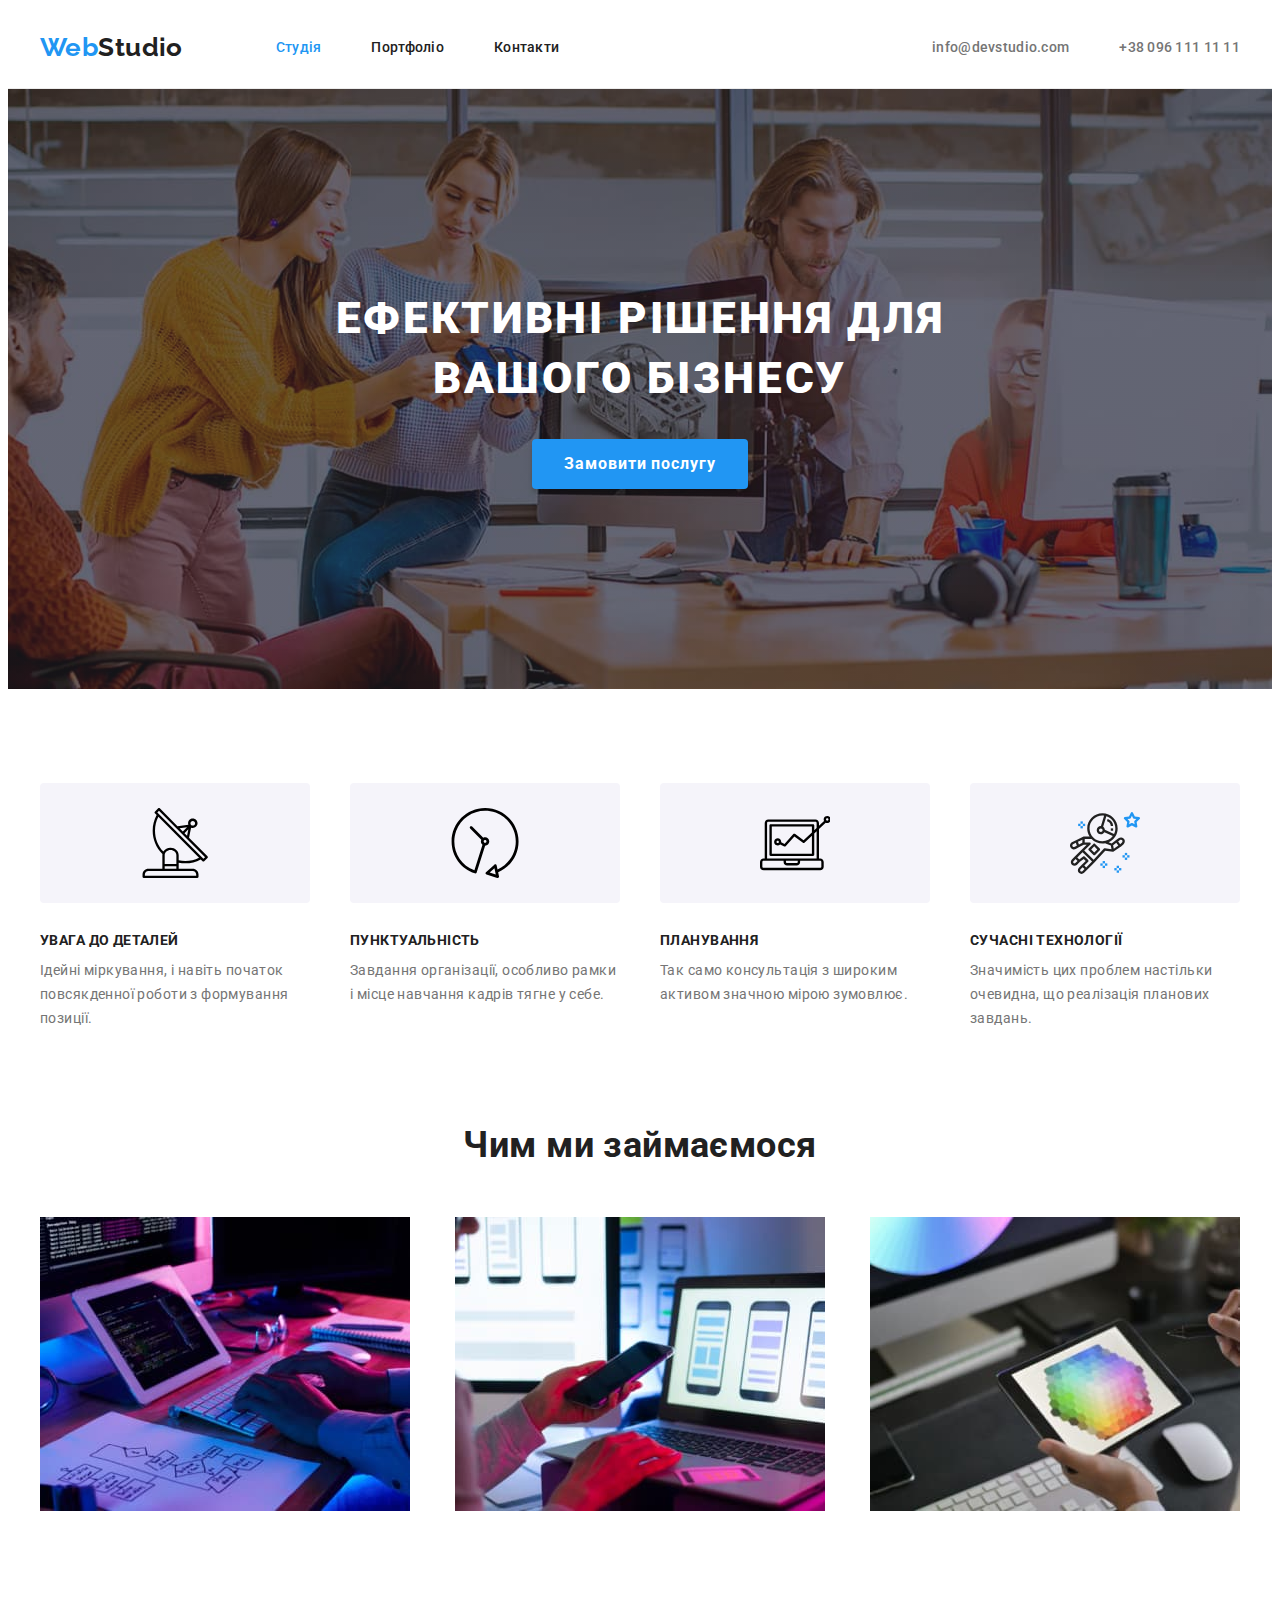
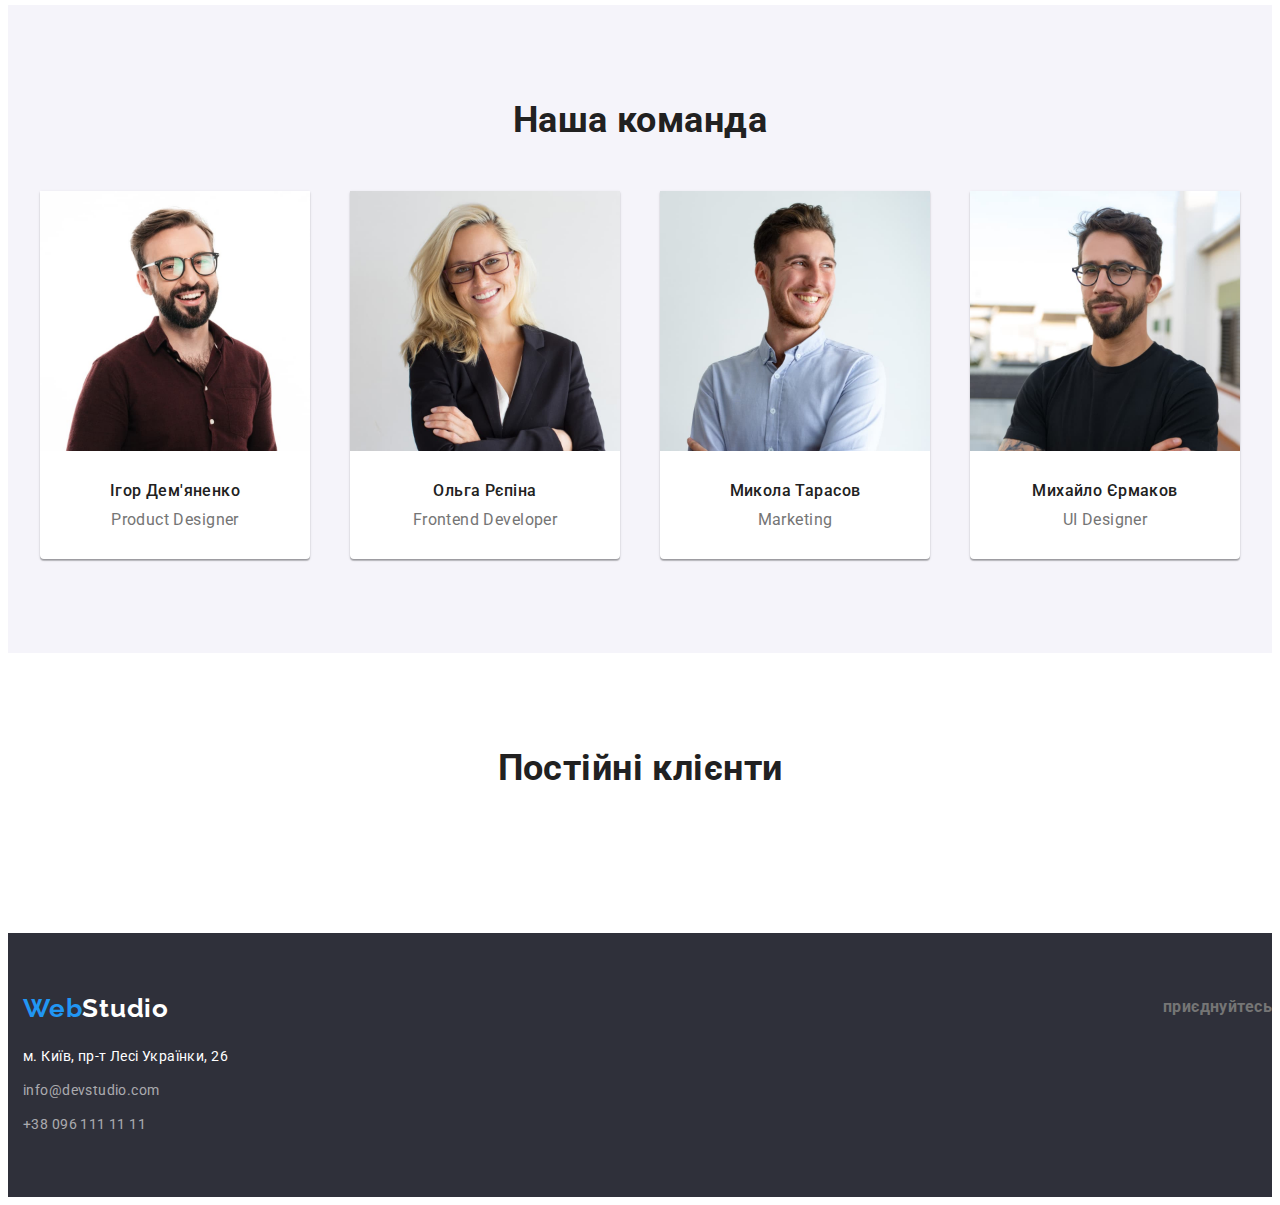
==== index.html @ b8620786 "first" ====
<!DOCTYPE html>
<html lang="uk">
  <head>
    <meta charset="UTF-8" />
    <meta http-equiv="X-UA-Compatible" content="IE=edge" />
    <meta name="viewport" content="width=device-width, initial-scale=1.0" />
    <title>Document</title>
    <!-- Fonts -->
    <link rel="preconnect" href="https://fonts.googleapis.com" />
    <link rel="preconnect" href="https://fonts.gstatic.com" crossorigin />
    <link
      href="https://fonts.googleapis.com/css2?family=Raleway:wght@700&family=Roboto:wght@400;500;700;900&display=swap"
      rel="stylesheet"
    />
    <!-- modern-normalize -->
    <link
      rel="stylesheet"
      href="https://cdnjs.cloudflare.com/ajax/libs/modern-normalize/1.1.0/modern-normalize.min.css"
      integrity="sha512-wpPYUAdjBVSE4KJnH1VR1HeZfpl1ub8YT/NKx4PuQ5NmX2tKuGu6U/JRp5y+Y8XG2tV+wKQpNHVUX03MfMFn9Q=="
      crossorigin="anonymous"
      referrerpolicy="no-referrer"
    />
    <!-- Styles -->
    <link rel="stylesheet" href="./css/styles.css" />
  </head>
  <body>
    <!-- Шапка -->
    <header class="header">
      <div class="conteiner flex">
        <!-- Навігація -->
        <nav class="flex">
          <a class="logo" href="./index.html">
            <span class="logo-span">Web</span>Studio
          </a>
          <ul class="site-nav list">
            <li class="item"><a class="link current" href="">Студія</a></li>
            <li class="item"><a class="link" href="./portfolio.html">Портфоліо</a></li>
            <li class="item"><a class="link" href="">Контакти</a></li>
          </ul>
        </nav>
        <!-- Посилання -->
        <ul class="address-link list">
          <li class="item">            
            <a class="link" href="mailto:info@devstudio.com"
              >info@devstudio.com
            </a>
          </li>
          <li class="item">
            <a class="link" href="tel:+380961111111">+38 096 111 11 11</a>
          </li>
        </ul>
      </div>
    </header>
    <!-- Головна -->
    <main>
      <!-- Герой -->
      <section class="hero">
        <div class="conteiner">
          <h1 class="hero-title">Ефективні рішення для вашого бізнесу</h1>
          <button type="button" class="button primary">Замовити послугу</button>
        </div>
      </section>
      <!-- Перелік переваг -->
      <section class="benefits section">
        <div class="conteiner">
          <ul class="list flex">
            <li>
              <div class="box">
                <svg class="icon">
                  <use href="./symbol-defs.svg#icon-antena"></use>
                </svg>
              </div>
              <h3 class="benefits-title">УВАГА ДО ДЕТАЛЕЙ</h3>
              <p>
                Ідейні міркування, і навіть початок повсякденної роботи з
                формування позиції.
              </p>
            </li>
            <li>
              <div class="box"><svg class="icon">
                <use href="./symbol-defs.svg#icon-watch"></use>
              </svg></div>
              <h3 class="benefits-title">ПУНКТУАЛЬНІСТЬ</h3>
              <p>
                Завдання організації, особливо рамки і місце навчання кадрів
                тягне у себе.
              </p>
            </li>
            <li>
              <div class="box"><svg class="icon">
                <use href="./symbol-defs.svg#icon-comp"></use>
              </svg></div>
              <h3 class="benefits-title">ПЛАНУВАННЯ</h3>
              <p>
                Так само консультація з широким активом значною мірою зумовлює.
              </p>
            </li>
            <li>
              <div class="box"><svg class="icon">
                <use href="./symbol-defs.svg#icon-astronaut"></use>
              </svg></div>
              <h3 class="benefits-title">СУЧАСНІ ТЕХНОЛОГІЇ</h3>
              <p>
                Значимість цих проблем настільки очевидна, що реалізація
                планових завдань.
              </p>
            </li>
          </ul>
        </div>
      </section>
      <!-- Чим ми займаємося -->
      <section class="work section">
        <div class="conteiner">
          <h2 class="work-title">Чим ми займаємося</h2>
          <ul class="list flex">
            <li>
              <img
                src="./images/desctop.jpg"
                alt="фото планшету та блок-схеми алгоритму на столы"
                width="370"
              />
            </li>
            <li>
              <img
                src="./images/mobile.jpg"
                alt="фото чоловіка з телефоном, який працює з ноутбуком"
                width="370"
              />
            </li>
            <li>
              <img
                src="./images/design.jpg"
                alt="фото планшета з мапою кольорів на екрані"
                width="370"
              />
            </li>
          </ul>
        </div>
      </section>
      <!-- Команда -->
      <section class="team section">
        <div class="conteiner">
          <h2 class="team-title">Наша команда</h2>
          <ul class="teamer list">
            <li >
              <img
                src="./images/igor.jpg"
                alt="фото Ігора Дем'яненко"
                width="270"
              />
              <h3 class="teamer-title">Ігор Дем'яненко</h3>
              <p>Product Designer</p>
            </li>
            <li>
              <img
                src="./images/olga.jpg"
                alt="фото Ольгі Рєпіної"
                width="270"
              />
              <h3 class="teamer-title">Ольга Рєпіна</h3>
              <p>Frontend Developer</p>
            </li>
            <li>
              <img
                src="./images/mycola.jpg"
                alt="фото Миколи Тарасова"
                width="270"
              />
              <h3 class="teamer-title">Микола Тарасов</h3>
              <p>Marketing</p>
            </li>
            <li>
              <img
                src="./images/myhaylo.jpg"
                alt="фото Михайла Єрмакова"
                width="270"
              />
              <h3 class="teamer-title">Михайло Єрмаков</h3>
              <p>UI Designer</p>
            </li>
          </ul>
        </div>
      </section>
      <!-- Постійні клієнти -->
      <section class="regular-clients section">
        <div class="conteiner">
          <h2 class="regular-clients-title">Постійні клієнти</h2>
          <ul class="clients list">
            <li>

            </li>
            <li></li>
            <li></li>
            <li></li>
            <li></li>
            <li></li>
          </ul>

        </div>

      </section>     
    </main>
    <!-- Підвал -->
    <footer class="footer">
      <div class="conteiner">
        
        <a class="logo-footer" href="./index.html">
          <span class="logo-span">Web</span>Studio
        </a>
        <address class="address">
          <ul class="list">
            <li>м. Київ, пр-т Лесі Українки, 26</li>
            <li>
              <a class="address-footer" href="mailto:info@devstudio.com"
                >info@devstudio.com</a
              >
            </li>
            <li>
              <a class="address-footer" href="tel:+380961111111"
                >+38 096 111 11 11</a
              >
            </li>
          </ul>
        </address>
      </div class="conteiner">
      <h3>приєднуйтесь</h3>
      <div>

      </div>
    </footer>
  </body>
</html>
---- css/styles.css ----
:root {
  --text-color: #757575;
  --title-color: #212121;
  --accent-color: #2196f3;
  --primary-white-color: #ffffff;
  --background-black-color: #2f303a;
  --background-hero-color: #c4c4c4;
  --background-button-color: #f5f4fa;
  --activ-color: aqua;
  --address-footer-color: rgba(255, 255, 255, 0.6);
}

body {
  color: var(--text-color);
  background-color: var(--primary-white-color);

  font-family: Roboto, sans-serif;
  font-size: 14px;
  line-height: 1.71;
  letter-spacing: 0.03em;
}

/* reset */

h1,
h2,
h3,
h4,
h5,
h6,
p {
  margin: 0;
}

ul {
  margin: 0;
  padding: 0;
}

img {
  display: block;
  max-width: 100%;
  height: auto;
}

/* Сброс маркерів списків */
.list {
  list-style: none;
}

.conteiner {
  margin-left: auto;
  margin-right: auto;
  width: 1200px;
  padding: 0 15px;
  /* outline: 2px solid red; */
}

.section {
  padding: 94px 0;
  /* background-color: aqua; */
}
/* Header */

.header {
  border-bottom: 1px solid #ececec;

  /* background-color: aquamarine; */
}

.conteiner.flex {
  display: flex;
}

.flex {
  display: flex;
  align-items: center;
}

/* Logo */
.logo {
  color: var(--title-color);

  font-family: Raleway, cursive;
  font-weight: 700;
  font-size: 26px;
  line-height: 1.2;
  text-decoration: none;
}

.logo:hover,
.logo:focus {
  color: var(--accent-color);
}

.logo-span {
  color: var(--accent-color);
}

/* Site nav */
.site-nav {
  display: flex;
  margin-left: 93px;

  font-weight: 500;
  font-size: 14px;
  line-height: 1.14;
  letter-spacing: 0.02em;
}

.site-nav .item:not(:last-child) {
  margin-right: 50px;
}

.site-nav .link {
  display: block;
  padding-top: 32px;
  padding-bottom: 32px;

  color: var(--title-color);
  text-decoration: none;
}

.site-nav .link.current {
  color: var(--accent-color);
}

.site-nav .link:hover,
.site-nav .link:focus {
  color: var(--accent-color);
}

/* Address link */
.address-link {
  display: flex;
  margin-left: auto;

  font-weight: 500;
  font-size: 14px;
  line-height: 1.14;
  letter-spacing: 0.02em;
}

.address-link .item:not(:last-child) {
  margin-right: 50px;
}

.address-link .link {
  display: block;
  padding-top: 32px;
  padding-bottom: 32px;

  color: var(--text-color);
  text-decoration: none;
}

.address-link .link:hover,
.address-link .link:focus {
  color: var(--accent-color);
}

/* Hero */
.hero {
  background-color: var(--background-hero-color);
  background-image: linear-gradient(
      rgba(47, 48, 58, 0.4),
      rgba(47, 48, 58, 0.4)
    ),
    url(../images/Hero.jpg);
  background-repeat: no-repeat;
  background-position: center;
  background-size: cover;

  max-width: 1600px;
  margin: 0 auto;
  padding-top: 200px;
  padding-bottom: 200px;

  text-align: center;
}

.hero-title {
  color: var(--primary-white-color);

  font-weight: 900;
  font-size: 44px;
  line-height: 1.36;
  text-align: center;
  letter-spacing: 0.06em;
  text-transform: uppercase;

  margin-bottom: 30px;
  margin-left: auto;
  margin-right: auto;
  width: 696px;
}

/* Button */
.button {
  color: var(--title-color);
  background: var(--primary-white-color);
  cursor: pointer;
  border: 0;
  border-radius: 4px;
}

.hero .button {
  font-family: inherit;
  font-weight: 700;
  font-size: 16px;
  line-height: 1.88;
  letter-spacing: 0.06em;

  padding: 10px 32px;

  box-shadow: 0px 4px 4px rgba(0, 0, 0, 0.15);
}

.portfolio .button {
  font-family: inherit;
  font-weight: 500;
  font-size: 16px;
  line-height: 1.63;

  text-align: center;
  letter-spacing: 0.03em;

  padding: 6px 22px;

  /* text-align: center; */
}

.button.primary {
  color: var(--primary-white-color);
  background: var(--accent-color);
  cursor: pointer;
}

.button.primary:hover,
.button.primary:focus {
  color: var(--title-color);
  background: var(--background-button-color);
}

.button.primary:active {
  background-color: var(--activ-color);
}

.button.secondary {
  color: var(--title-color);
  background: var(--background-button-color);
  cursor: pointer;
}

.button.secondary:hover,
.button.secondary:focus {
  color: var(--primary-white-color);
  background: var(--accent-color);

  box-shadow: 0px 3px 1px rgba(0, 0, 0, 0.1), 0px 1px 2px rgba(0, 0, 0, 0.08),
    0px 2px 2px rgba(0, 0, 0, 0.12);
}

.button.secondary:active {
  background-color: var(--activ-color);
  color: var(--title-color);
}

/* Benefits*/
.benefits-title {
  color: var(--title-color);
  font-size: 14px;
  line-height: 1.14;
  text-transform: uppercase;

  margin-bottom: 10px;
  width: 270px;
}

.benefits.section {
  padding-bottom: 0;
}

.box {
display: flex;
align-items: center;
justify-content: center;

  width: 270px;
  height: 120px;
  margin-bottom: 30px; 

  background: var(--background-button-color);
  border-radius: 4px;
}

.box .icon {
  width: 70px;
  height: 70px;
  background-position: center;
  
  }

.list.flex {
  display: flex;
  align-items: flex-start;
  justify-content: space-between;
}

.benefits p {
  max-width: 270px;
}

/* Work and Our team */
.work-title,
.team-title,
.regular-clients-title {
  color: var(--title-color);

  font-size: 36px;
  line-height: 1.17;
  text-align: center;

  margin-bottom: 50px;
}

/* Our team */
.team {
  background-color: var(--background-button-color);
}

.teamer.list {
  display: flex;
  justify-content: space-between;
}

/* Team card */

.teamer li {
  width: 270px;

  background: var(--primary-white-color);
  /* material shadow v1 */

  box-shadow: 0px 1px 3px rgba(0, 0, 0, 0.12), 0px 1px 1px rgba(0, 0, 0, 0.14),
    0px 2px 1px rgba(0, 0, 0, 0.2);
  border-radius: 0px 0px 4px 4px;

  padding-bottom: 30px;
}

.teamer img {
  margin-bottom: 30px;
}

.team p {
  font-size: 16px;
  line-height: 1.19;
  text-align: center;

  /* margin-bottom: 30px; */
}

.team-title {
  color: var(--title-color);
}

.teamer .teamer-title {
  color: var(--title-color);
  font-weight: 500;
  font-size: 16px;
  line-height: 1.19;
  text-align: center;

  margin-bottom: 10px;
}

/* Footer */
.footer {
  background-color: var(--background-black-color);
  padding: 60px 0;
}

/* Footer logo */
.footer {
  display: flex;
}

.logo-footer {
  color: var(--primary-white-color);

  font-family: Raleway, cursive;
  font-weight: 700;
  font-size: 26px;
  line-height: 1.2;
  letter-spacing: 0.03em;
  text-decoration: none;
}

.logo-footer:hover,
.logo-footer:focus {
  color: var(--accent-color);
}

.logo-span {
  color: var(--accent-color);
}

/* Footer address */
.address {
  color: var(--primary-white-color);
  font-style: normal;
  margin-top: 20px;
}

.address-footer {
  color: var(--address-footer-color);
  text-decoration: none;
}

.address li:not(:last-child) {
  margin-bottom: 10px;
}

.address-footer:hover,
.address-footer:focus {
  color: var(--accent-color);
}

/* Portfolio-choice */

.portfolio-choice {
  margin-bottom: 50px;
}

.portfolio-choice.list {
  display: flex;
  justify-content: center;
}

.portfolio-choice .item:not(:last-child) {
  margin-right: 8px;
}

.portfolio-choice .choise {
  color: var(--title-color);
}

.portfolio-choice .choise:hover,
.portfolio-choice .choise:focus {
  color: var(--accent-color);
}

/* Portfolio-list */
.portfolio-list .portfolio-work {
  color: var(--title-color);
  font-size: 18px;
  line-height: 2;
  letter-spacing: 0.06em;

  margin-bottom: 4px;
}

.portfolio-list.list {
  display: flex;
  flex-wrap: wrap;
}

.portfolio-list p {
  font-size: 16px;
  line-height: 1.88;
  /* margin-left: 24px;
  margin-right: 24px; */
}

.portfolio-list h3 {
  /* margin-left: 24px;
  margin-right: 24px; */
}
/* Portfolio card */

.portfolio-list li {
  width: 370px;

  background: var(--primary-white-color);

  margin-right: 30px;
  margin-bottom: 30px;
}

.border {
  border-left: 1px solid #eeeeee;
  border-right: 1px solid #eeeeee;
  border-bottom: 1px solid #eeeeee;
  padding-top: 20px;
  padding-bottom: 20px;
  padding-left: 24px;
  padding-right: 24px;
}

.portfolio-list .item:nth-child(3n) {
  margin-right: 0;
}

.portfolio-list .item:nth-last-child(-n + 3) {
  margin-bottom: 0;
}

.portfolio-list .item:hover {
  box-shadow: 0px 1px 1px rgba(0, 0, 0, 0.12), 0px 4px 4px rgba(0, 0, 0, 0.06), 1px 4px 6px rgba(0, 0, 0, 0.16);
}
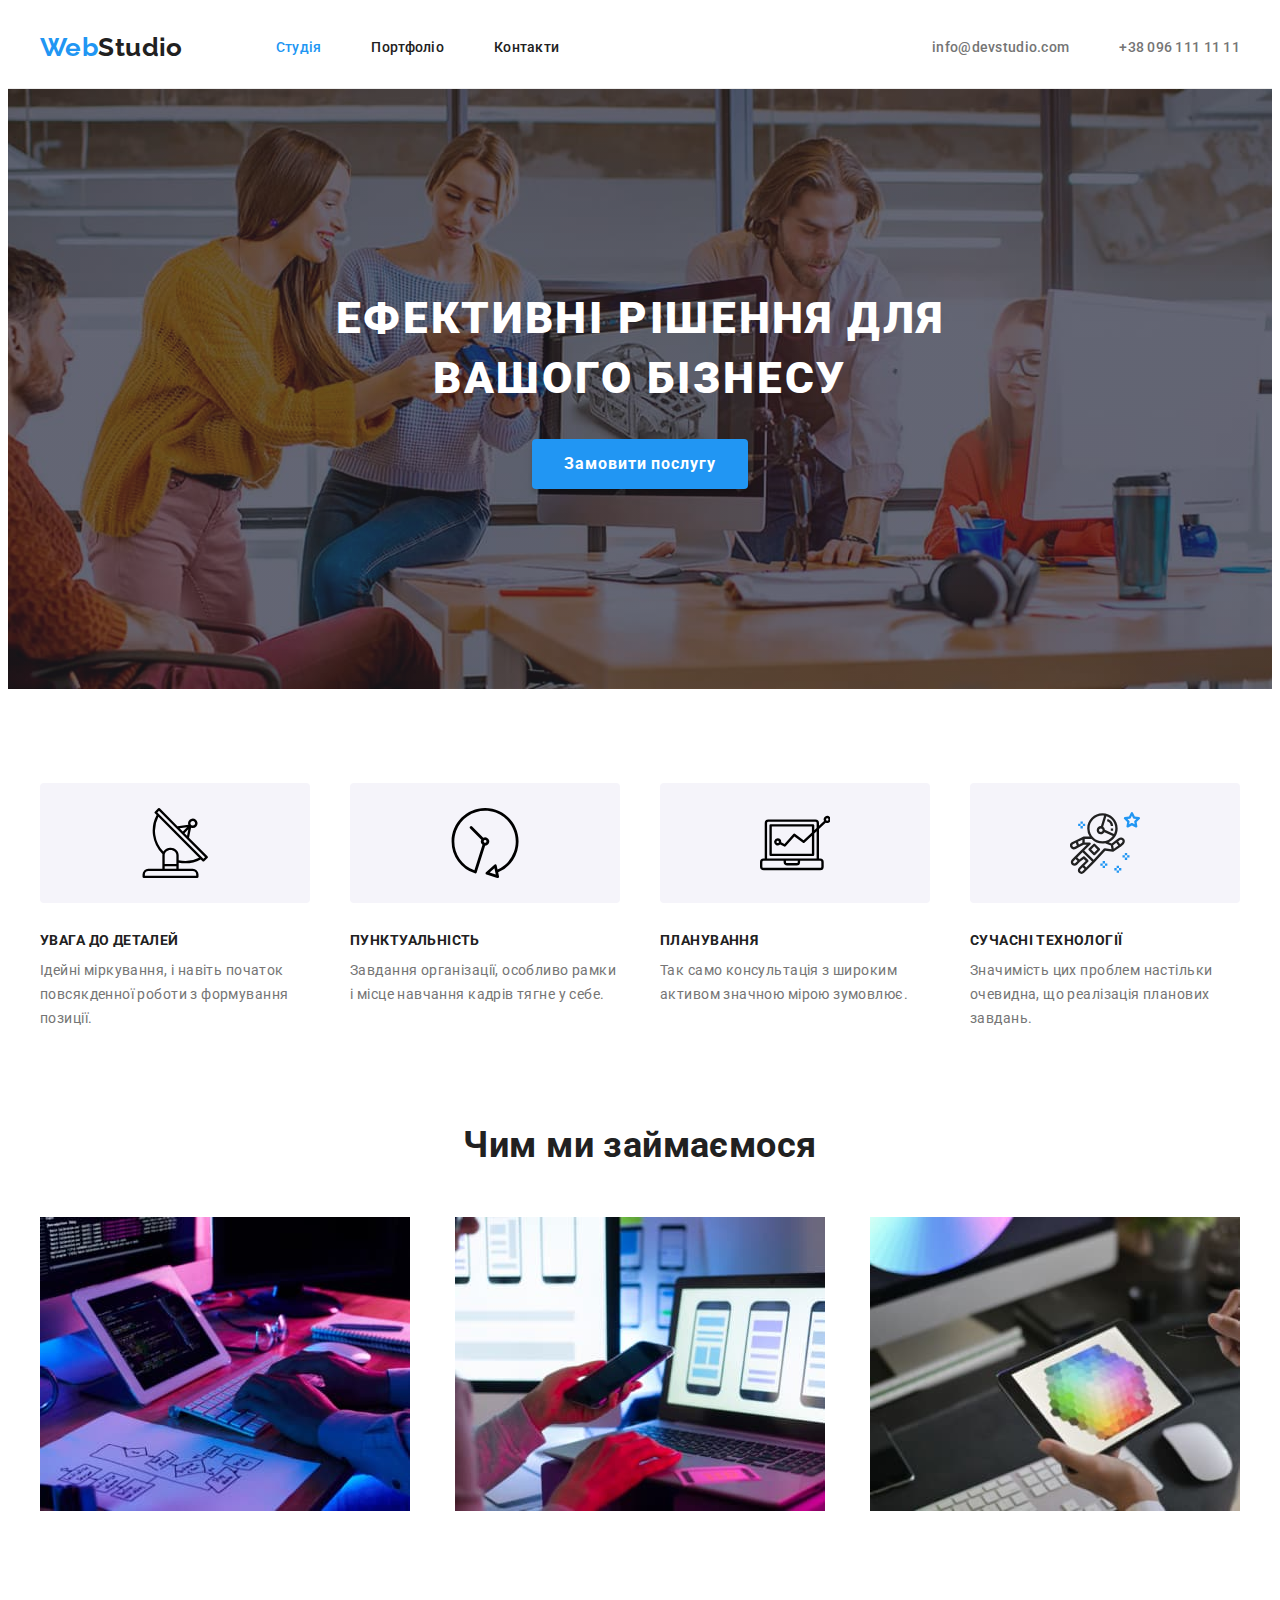
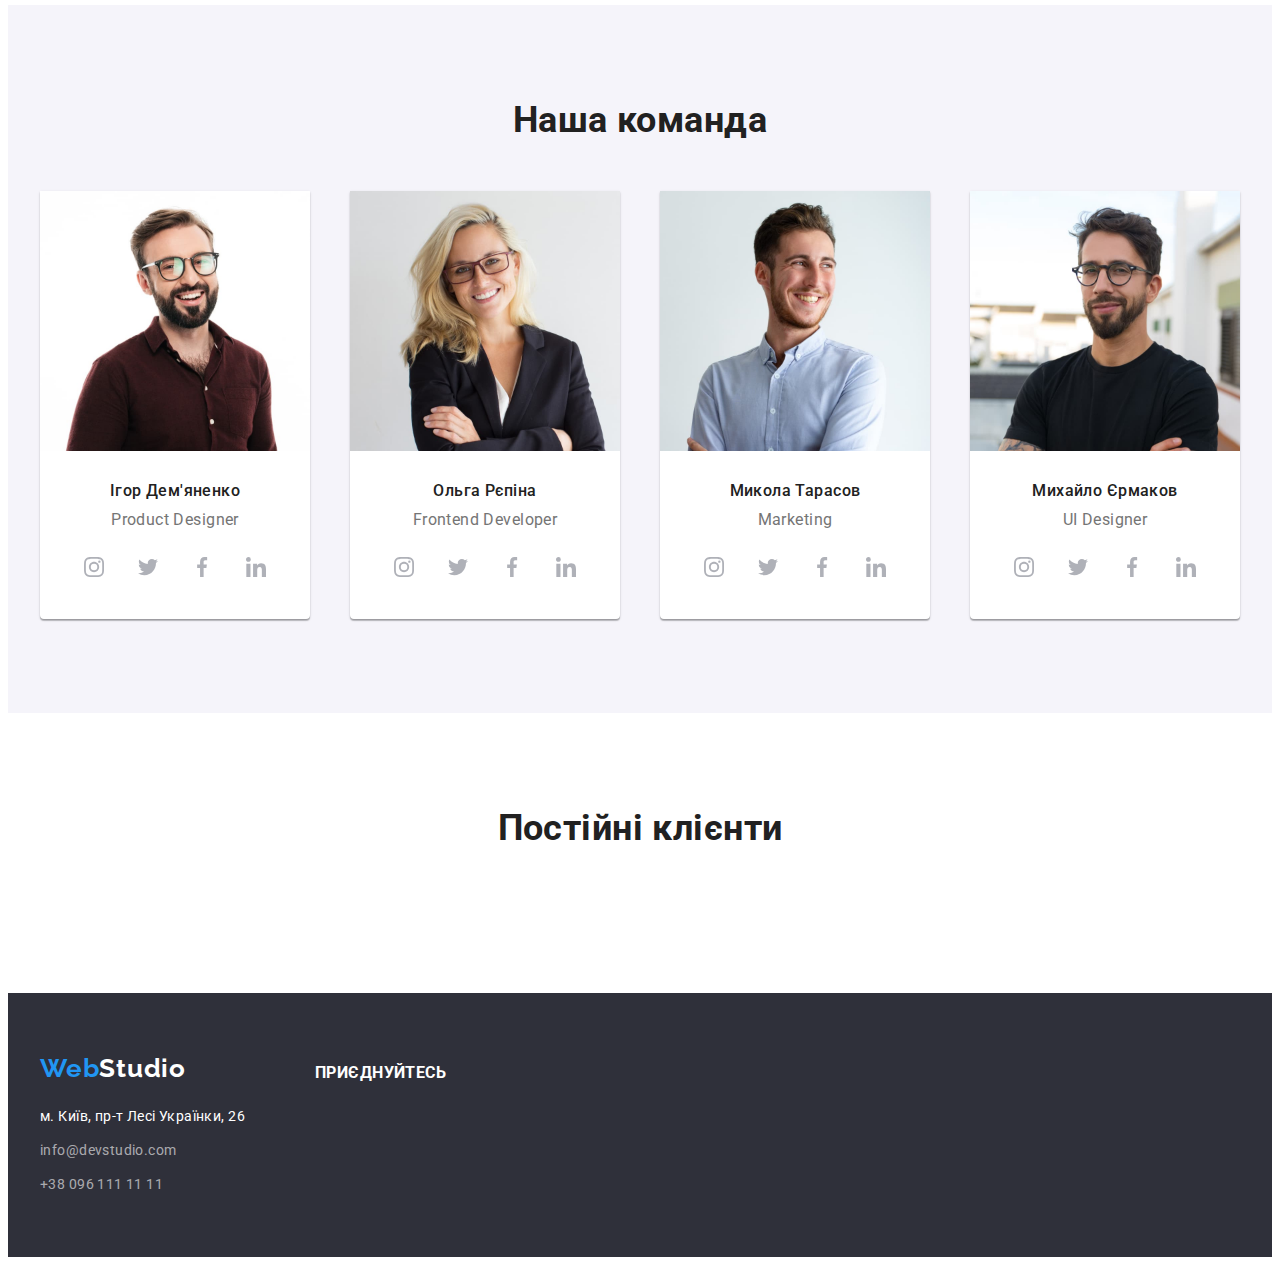
==== commit 3326a3b0: "socials" ====
--- a/index.html
+++ b/index.html
@@ -34,13 +34,15 @@
           </a>
           <ul class="site-nav list">
             <li class="item"><a class="link current" href="">Студія</a></li>
-            <li class="item"><a class="link" href="./portfolio.html">Портфоліо</a></li>
+            <li class="item">
+              <a class="link" href="./portfolio.html">Портфоліо</a>
+            </li>
             <li class="item"><a class="link" href="">Контакти</a></li>
           </ul>
         </nav>
         <!-- Посилання -->
         <ul class="address-link list">
-          <li class="item">            
+          <li class="item">
             <a class="link" href="mailto:info@devstudio.com"
               >info@devstudio.com
             </a>
@@ -77,9 +79,11 @@
               </p>
             </li>
             <li>
-              <div class="box"><svg class="icon">
-                <use href="./symbol-defs.svg#icon-watch"></use>
-              </svg></div>
+              <div class="box">
+                <svg class="icon">
+                  <use href="./symbol-defs.svg#icon-watch"></use>
+                </svg>
+              </div>
               <h3 class="benefits-title">ПУНКТУАЛЬНІСТЬ</h3>
               <p>
                 Завдання організації, особливо рамки і місце навчання кадрів
@@ -87,18 +91,22 @@
               </p>
             </li>
             <li>
-              <div class="box"><svg class="icon">
-                <use href="./symbol-defs.svg#icon-comp"></use>
-              </svg></div>
+              <div class="box">
+                <svg class="icon">
+                  <use href="./symbol-defs.svg#icon-comp"></use>
+                </svg>
+              </div>
               <h3 class="benefits-title">ПЛАНУВАННЯ</h3>
               <p>
                 Так само консультація з широким активом значною мірою зумовлює.
               </p>
             </li>
             <li>
-              <div class="box"><svg class="icon">
-                <use href="./symbol-defs.svg#icon-astronaut"></use>
-              </svg></div>
+              <div class="box">
+                <svg class="icon">
+                  <use href="./symbol-defs.svg#icon-astronaut"></use>
+                </svg>
+              </div>
               <h3 class="benefits-title">СУЧАСНІ ТЕХНОЛОГІЇ</h3>
               <p>
                 Значимість цих проблем настільки очевидна, що реалізація
@@ -142,7 +150,7 @@
         <div class="conteiner">
           <h2 class="team-title">Наша команда</h2>
           <ul class="teamer list">
-            <li >
+            <li class="teamer-item">
               <img
                 src="./images/igor.jpg"
                 alt="фото Ігора Дем'яненко"
@@ -150,8 +158,62 @@
               />
               <h3 class="teamer-title">Ігор Дем'яненко</h3>
               <p>Product Designer</p>
-            </li>
-            <li>
+              <ul class="socials list">
+                <li class="socials-item">
+                  <a
+                    class="social-link"
+                    href="instagram.com"
+                    target="_blank"
+                    rel="noopener noreferrer"
+                    aria-label="Іконка Instagram"
+                  >
+                    <svg class="socials-icon" width="20" height="20">
+                      <use href="./symbol-defs.svg#icon-instagram"></use>
+                    </svg>
+                  </a>
+                </li>
+                <li class="socials-item">
+                  <a
+                    class="social-link link"
+                    href="twitter.com"
+                    target="_blank"
+                    rel="noopener noreferrer"
+                    aria-label="Іконка Twitter"
+                  >
+                    <svg class="socials-icon" width="20" height="20">
+                      <use href="./symbol-defs.svg#icon-twitter"></use>
+                    </svg>
+                  </a>
+                </li>
+                <li class="socials-item">
+                  <a
+                    class="social-link link"
+                    href="facebook.com"
+                    target="_blank"
+                    rel="noopener noreferrer"
+                    aria-label="Іконка Facebook"
+                  >
+                    <svg class="socials-icon" width="20" height="20">
+                      <use href="./symbol-defs.svg#icon-facebook"></use>
+                    </svg>
+                  </a>
+                </li>
+                <li class="socials-item">
+                  <a
+                    class="social-link link"
+                    href="linkedin.com"
+                    target="_blank"
+                    rel="noopener noreferrer"
+                    aria-label="Іконка Linkedin"
+                  >
+                    <svg class="socials-icon" width="20" height="20">
+                      <use href="./symbol-defs.svg#icon-linkedin"></use>
+                    </svg>
+                  </a>
+                </li>
+              </ul>
+            </li>
+            <li class="teamer-item">
               <img
                 src="./images/olga.jpg"
                 alt="фото Ольгі Рєпіної"
@@ -159,8 +221,62 @@
               />
               <h3 class="teamer-title">Ольга Рєпіна</h3>
               <p>Frontend Developer</p>
-            </li>
-            <li>
+              <ul class="socials list">
+                <li class="socials-item">
+                  <a
+                    class="social-link"
+                    href="instagram.com"
+                    target="_blank"
+                    rel="noopener noreferrer"
+                    aria-label="Іконка Instagram"
+                  >
+                    <svg class="socials-icon" width="20" height="20">
+                      <use href="./symbol-defs.svg#icon-instagram"></use>
+                    </svg>
+                  </a>
+                </li>
+                <li class="socials-item">
+                  <a
+                    class="social-link link"
+                    href="twitter.com"
+                    target="_blank"
+                    rel="noopener noreferrer"
+                    aria-label="Іконка Twitter"
+                  >
+                    <svg class="socials-icon" width="20" height="20">
+                      <use href="./symbol-defs.svg#icon-twitter"></use>
+                    </svg>
+                  </a>
+                </li>
+                <li class="socials-item">
+                  <a
+                    class="social-link link"
+                    href="facebook.com"
+                    target="_blank"
+                    rel="noopener noreferrer"
+                    aria-label="Іконка Facebook"
+                  >
+                    <svg class="socials-icon" width="20" height="20">
+                      <use href="./symbol-defs.svg#icon-facebook"></use>
+                    </svg>
+                  </a>
+                </li>
+                <li class="socials-item">
+                  <a
+                    class="social-link link"
+                    href="linkedin.com"
+                    target="_blank"
+                    rel="noopener noreferrer"
+                    aria-label="Іконка Linkedin"
+                  >
+                    <svg class="socials-icon" width="20" height="20">
+                      <use href="./symbol-defs.svg#icon-linkedin"></use>
+                    </svg>
+                  </a>
+                </li>
+              </ul>
+            </li>
+            <li class="teamer-item">
               <img
                 src="./images/mycola.jpg"
                 alt="фото Миколи Тарасова"
@@ -168,8 +284,62 @@
               />
               <h3 class="teamer-title">Микола Тарасов</h3>
               <p>Marketing</p>
-            </li>
-            <li>
+              <ul class="socials list">
+                <li class="socials-item">
+                  <a
+                    class="social-link"
+                    href="instagram.com"
+                    target="_blank"
+                    rel="noopener noreferrer"
+                    aria-label="Іконка Instagram"
+                  >
+                    <svg class="socials-icon" width="20" height="20">
+                      <use href="./symbol-defs.svg#icon-instagram"></use>
+                    </svg>
+                  </a>
+                </li>
+                <li class="socials-item">
+                  <a
+                    class="social-link link"
+                    href="twitter.com"
+                    target="_blank"
+                    rel="noopener noreferrer"
+                    aria-label="Іконка Twitter"
+                  >
+                    <svg class="socials-icon" width="20" height="20">
+                      <use href="./symbol-defs.svg#icon-twitter"></use>
+                    </svg>
+                  </a>
+                </li>
+                <li class="socials-item">
+                  <a
+                    class="social-link link"
+                    href="facebook.com"
+                    target="_blank"
+                    rel="noopener noreferrer"
+                    aria-label="Іконка Facebook"
+                  >
+                    <svg class="socials-icon" width="20" height="20">
+                      <use href="./symbol-defs.svg#icon-facebook"></use>
+                    </svg>
+                  </a>
+                </li>
+                <li class="socials-item">
+                  <a
+                    class="social-link link"
+                    href="linkedin.com"
+                    target="_blank"
+                    rel="noopener noreferrer"
+                    aria-label="Іконка Linkedin"
+                  >
+                    <svg class="socials-icon" width="20" height="20">
+                      <use href="./symbol-defs.svg#icon-linkedin"></use>
+                    </svg>
+                  </a>
+                </li>
+              </ul>
+            </li>
+            <li class="teamer-item">
               <img
                 src="./images/myhaylo.jpg"
                 alt="фото Михайла Єрмакова"
@@ -177,6 +347,60 @@
               />
               <h3 class="teamer-title">Михайло Єрмаков</h3>
               <p>UI Designer</p>
+              <ul class="socials list">
+                <li class="socials-item">
+                  <a
+                    class="social-link"
+                    href="instagram.com"
+                    target="_blank"
+                    rel="noopener noreferrer"
+                    aria-label="Іконка Instagram"
+                  >
+                    <svg class="socials-icon" width="20" height="20">
+                      <use href="./symbol-defs.svg#icon-instagram"></use>
+                    </svg>
+                  </a>
+                </li>
+                <li class="socials-item">
+                  <a
+                    class="social-link link"
+                    href="twitter.com"
+                    target="_blank"
+                    rel="noopener noreferrer"
+                    aria-label="Іконка Twitter"
+                  >
+                    <svg class="socials-icon" width="20" height="20">
+                      <use href="./symbol-defs.svg#icon-twitter"></use>
+                    </svg>
+                  </a>
+                </li>
+                <li class="socials-item">
+                  <a
+                    class="social-link link"
+                    href="facebook.com"
+                    target="_blank"
+                    rel="noopener noreferrer"
+                    aria-label="Іконка Facebook"
+                  >
+                    <svg class="socials-icon" width="20" height="20">
+                      <use href="./symbol-defs.svg#icon-facebook"></use>
+                    </svg>
+                  </a>
+                </li>
+                <li class="socials-item">
+                  <a
+                    class="social-link link"
+                    href="linkedin.com"
+                    target="_blank"
+                    rel="noopener noreferrer"
+                    aria-label="Іконка Linkedin"
+                  >
+                    <svg class="socials-icon" width="20" height="20">
+                      <use href="./symbol-defs.svg#icon-linkedin"></use>
+                    </svg>
+                  </a>
+                </li>
+              </ul>
             </li>
           </ul>
         </div>
@@ -186,46 +410,42 @@
         <div class="conteiner">
           <h2 class="regular-clients-title">Постійні клієнти</h2>
           <ul class="clients list">
-            <li>
-
-            </li>
+            <li></li>
             <li></li>
             <li></li>
             <li></li>
             <li></li>
             <li></li>
           </ul>
-
-        </div>
-
-      </section>     
+        </div>
+      </section>
     </main>
     <!-- Підвал -->
     <footer class="footer">
-      <div class="conteiner">
-        
-        <a class="logo-footer" href="./index.html">
-          <span class="logo-span">Web</span>Studio
-        </a>
-        <address class="address">
-          <ul class="list">
-            <li>м. Київ, пр-т Лесі Українки, 26</li>
-            <li>
-              <a class="address-footer" href="mailto:info@devstudio.com"
-                >info@devstudio.com</a
-              >
-            </li>
-            <li>
-              <a class="address-footer" href="tel:+380961111111"
-                >+38 096 111 11 11</a
-              >
-            </li>
-          </ul>
-        </address>
-      </div class="conteiner">
-      <h3>приєднуйтесь</h3>
-      <div>
-
+      <div class="conteiner flex-footer">
+        <div class="footer-adress">
+          <a class="logo-footer" href="./index.html">
+            <span class="logo-span">Web</span>Studio
+          </a>
+          <address class="address">
+            <ul class="list">
+              <li>м. Київ, пр-т Лесі Українки, 26</li>
+              <li>
+                <a class="address-footer" href="mailto:info@devstudio.com"
+                  >info@devstudio.com</a
+                >
+              </li>
+              <li>
+                <a class="address-footer" href="tel:+380961111111"
+                  >+38 096 111 11 11</a
+                >
+              </li>
+            </ul>
+          </address>
+        </div>
+        <div class="footer-social">
+          <h3>приєднуйтесь</h3>
+        </div>
       </div>
     </footer>
   </body>
--- a/css/styles.css
+++ b/css/styles.css
@@ -336,7 +336,7 @@
 
 /* Team card */
 
-.teamer li {
+.teamer .teamer-item {
   width: 270px;
 
   background: var(--primary-white-color);
@@ -358,6 +358,8 @@
   line-height: 1.19;
   text-align: center;
 
+  margin-bottom: 16px;
+
   /* margin-bottom: 30px; */
 }
 
@@ -374,6 +376,40 @@
 
   margin-bottom: 10px;
 }
+
+/* Socials */
+
+.socials {
+  display: flex;
+  justify-content: center;
+  align-items: center;
+  gap: 10px;
+}
+
+.social-link {
+  display: flex;
+  justify-content: center;
+  align-items: center;
+  width: 44px;
+  height: 44px;
+  border-radius: 50%;
+
+  color: #AFB1B8;
+}
+
+.social-link:hover,
+.social-link:focus {
+  background-color: var(--accent-color);
+  color: var(--primary-white-color);
+}
+
+.socials-icon {
+  fill: currentColor;
+}
+
+/* .social-link:hover .socials-icon,
+.social-link:focus .socials-icon {
+  fill: #FFFFFF; */
 
 /* Footer */
 .footer {
@@ -411,6 +447,7 @@
   color: var(--primary-white-color);
   font-style: normal;
   margin-top: 20px;
+  
 }
 
 .address-footer {
@@ -425,6 +462,33 @@
 .address-footer:hover,
 .address-footer:focus {
   color: var(--accent-color);
+}
+
+
+/* new */
+.footer-address {
+  width: 231px; 
+  
+}
+
+.footer-social {
+  width: 206px;
+  margin-left: 70px;
+  margin-top: 12px;
+
+  
+font-weight: 700;
+font-size: 14px;
+line-height: 16px;
+letter-spacing: 0.03em;
+text-transform: uppercase;
+
+color: #FFFFFF;
+}
+
+.conteiner.flex-footer {
+  display: flex;
+  align-items: flex-start;
 }
 
 /* Portfolio-choice */
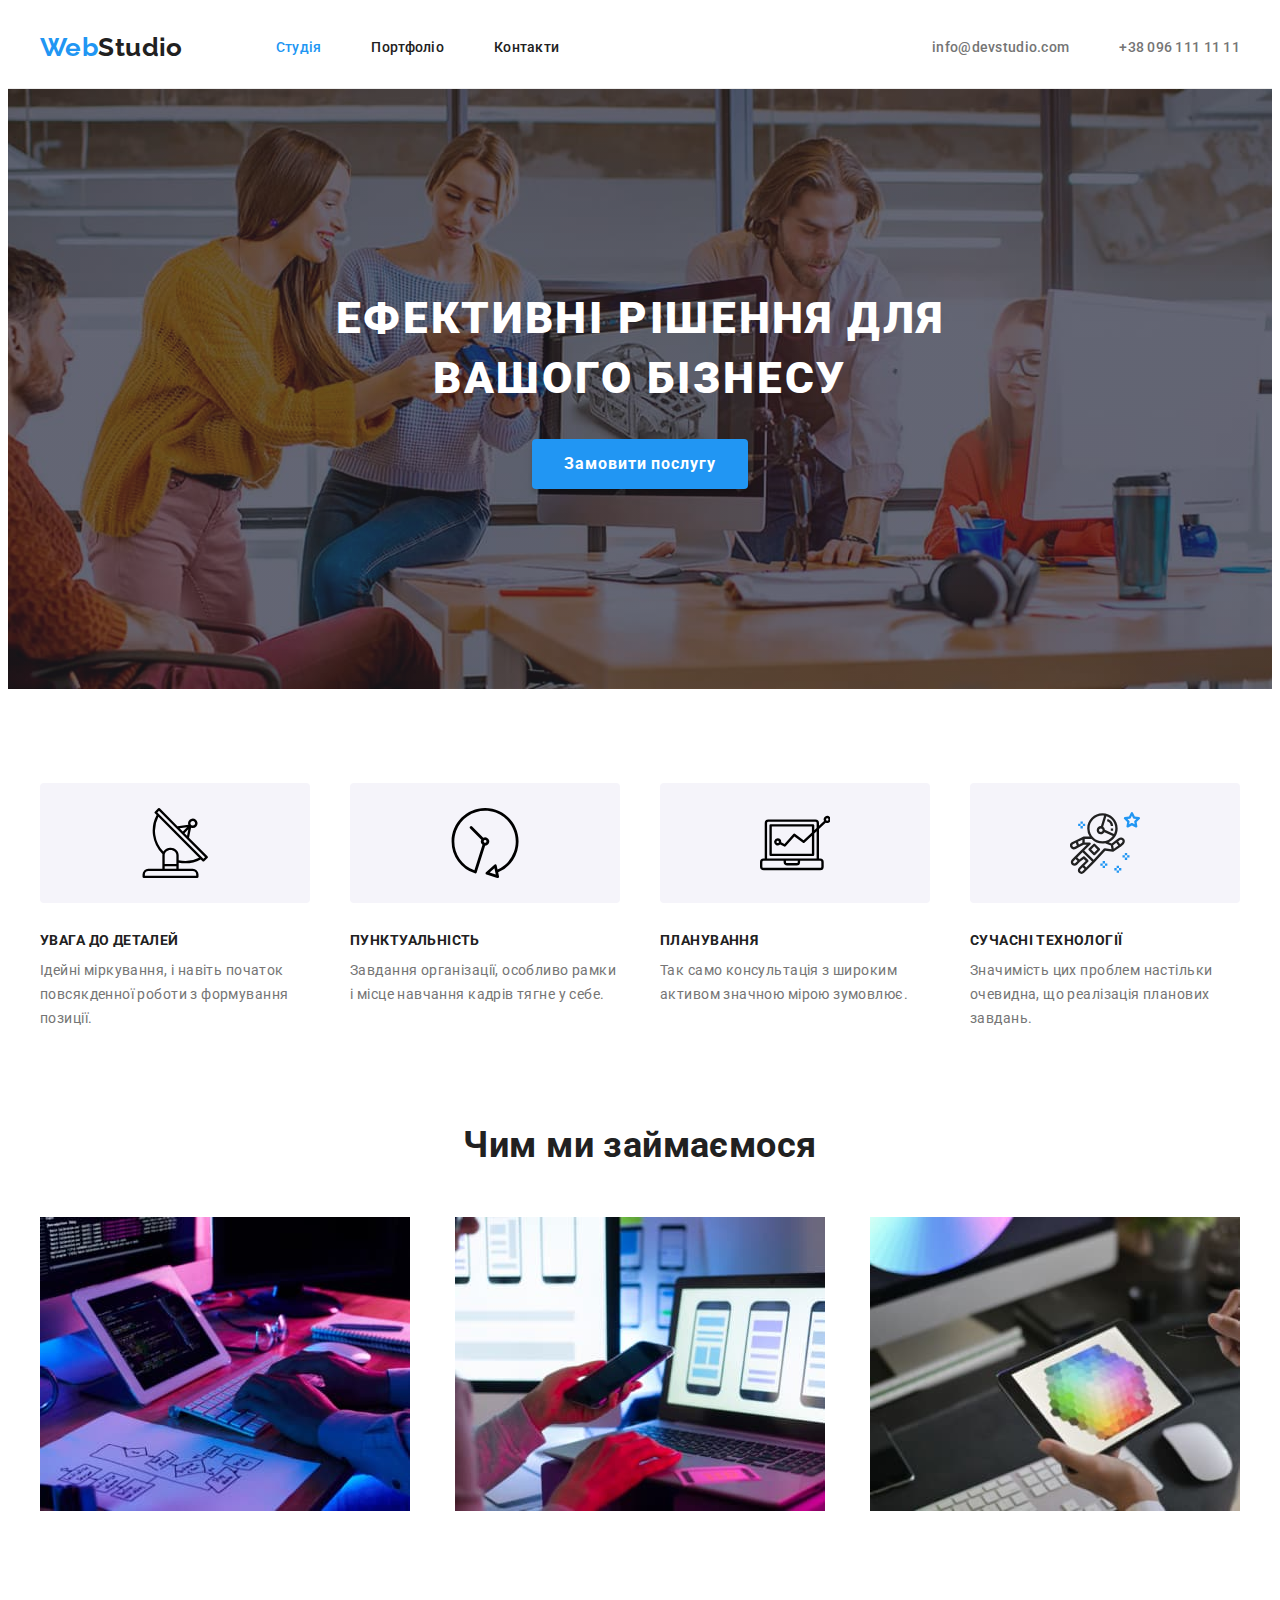
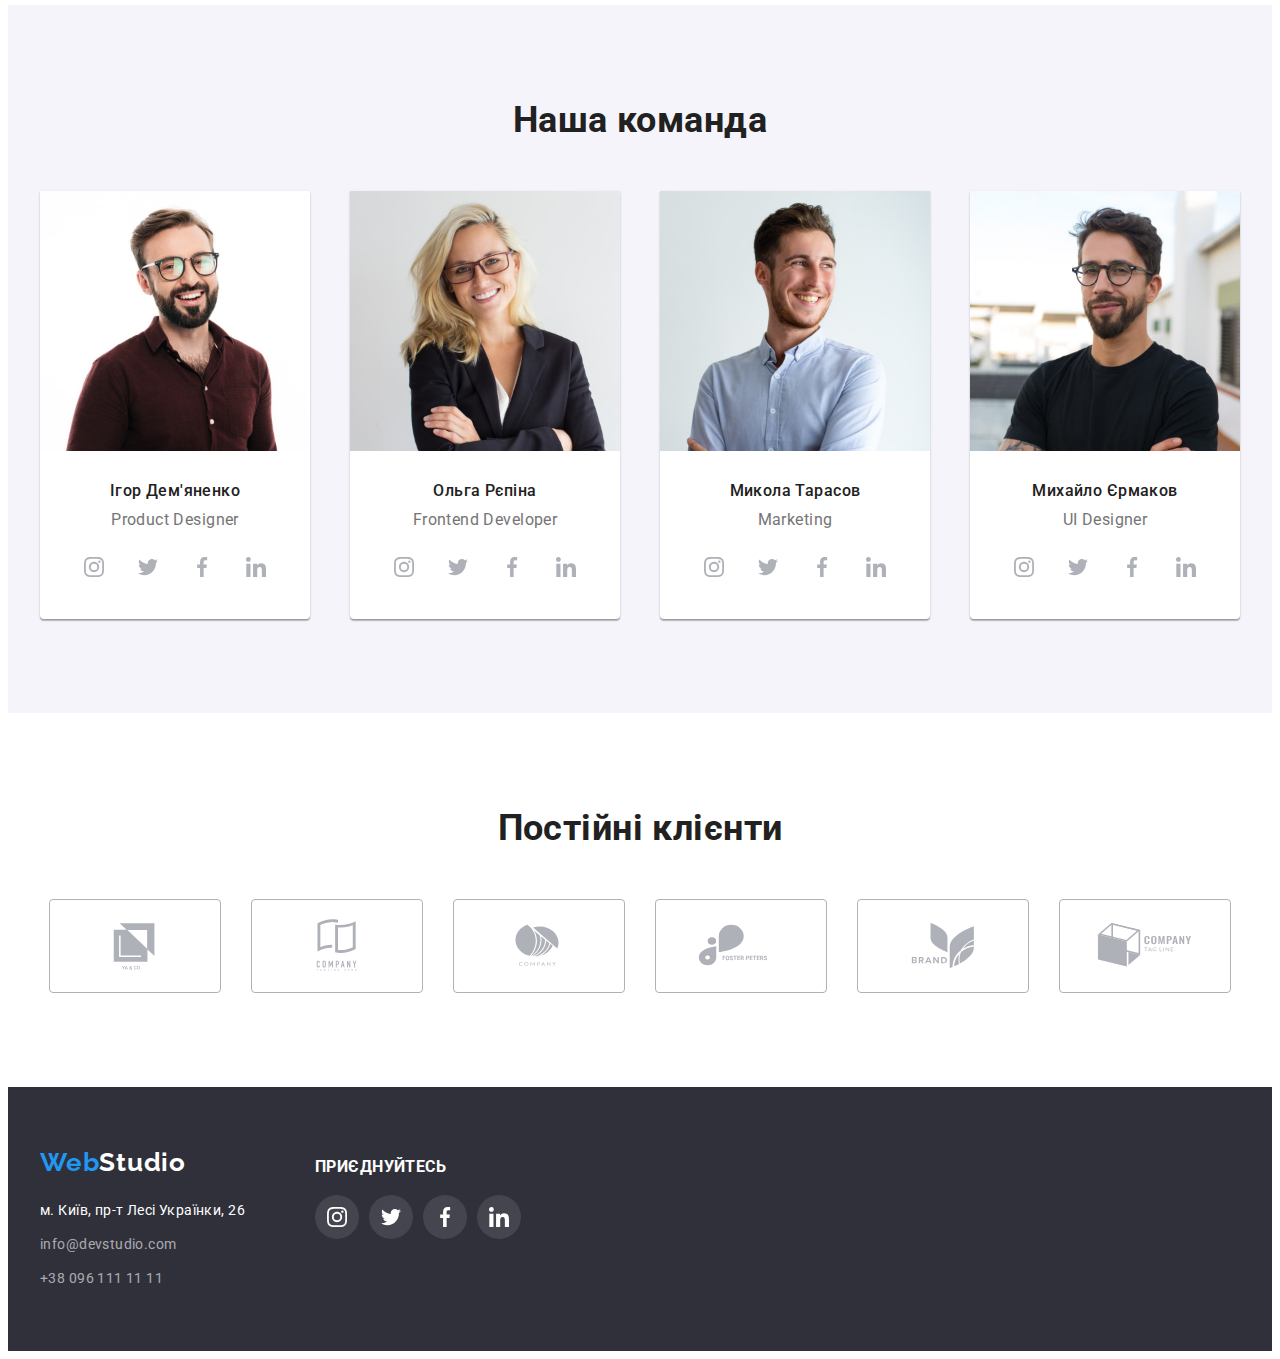
==== commit 3cfd5550: "regular clients" ====
--- a/index.html
+++ b/index.html
@@ -410,12 +410,78 @@
         <div class="conteiner">
           <h2 class="regular-clients-title">Постійні клієнти</h2>
           <ul class="clients list">
-            <li></li>
-            <li></li>
-            <li></li>
-            <li></li>
-            <li></li>
-            <li></li>
+            <li class="clients-item">
+              <a
+                class="client-link"
+                href=""
+                target="_blank"
+                rel="noopener noreferrer"
+                aria-label="Логотип клклієнта"
+              >
+                <svg class="client-icon" width="106" height="60">
+                  <use href="./symbol-defs.svg#icon-Logo-yaco"></use>
+                </svg>
+              </a>
+              <li class="clients-item">
+                <a
+                  class="client-link"
+                  href=""
+                  target="_blank"
+                  rel="noopener noreferrer"
+                  aria-label="Логотип клклієнта"
+                >
+                  <svg class="client-icon" width="106" height="60">
+                    <use href="./symbol-defs.svg#icon-Logo-tagline"></use>
+                  </svg>
+                </a>
+                <li class="clients-item">
+                  <a
+                    class="client-link"
+                    href=""
+                    target="_blank"
+                    rel="noopener noreferrer"
+                    aria-label="Логотип клклієнта"
+                  >
+                    <svg class="client-icon" width="106" height="60">
+                      <use href="./symbol-defs.svg#icon-Logo-company"></use>
+                    </svg>
+                  </a>
+                  <li class="clients-item">
+                    <a
+                      class="client-link"
+                      href=""
+                      target="_blank"
+                      rel="noopener noreferrer"
+                      aria-label="Логотип клклієнта"
+                    >
+                      <svg class="client-icon" width="106" height="60">
+                        <use href="./symbol-defs.svg#icon-Logo-foster"></use>
+                      </svg>
+                    </a>
+                    <li class="clients-item">
+                      <a
+                        class="client-link"
+                        href=""
+                        target="_blank"
+                        rel="noopener noreferrer"
+                        aria-label="Логотип клклієнта"
+                      >
+                        <svg class="client-icon" width="106" height="60">
+                          <use href="./symbol-defs.svg#icon-Logo-brend"></use>
+                        </svg>
+                      </a>
+                      <li class="clients-item">
+                        <a
+                          class="client-link"
+                          href=""
+                          target="_blank"
+                          rel="noopener noreferrer"
+                          aria-label="Логотип клклієнта"
+                        >
+                          <svg class="client-icon" width="106" height="60">
+                            <use href="./symbol-defs.svg#icon-Logo-comptagline"></use>
+                          </svg>
+                        </a>
           </ul>
         </div>
       </section>
@@ -444,7 +510,61 @@
           </address>
         </div>
         <div class="footer-social">
-          <h3>приєднуйтесь</h3>
+          <h3>приєднуйтесь</h3>          
+              <ul class="socials-footer list">
+                <li class="socials-footer-item">
+                  <a
+                    class="social-footer-link"
+                    href="instagram.com"
+                    target="_blank"
+                    rel="noopener noreferrer"
+                    aria-label="Іконка Instagram"
+                  >
+                    <svg class="socials-footer-icon" width="20" height="20">
+                      <use href="./symbol-defs.svg#icon-instagram"></use>
+                    </svg>
+                  </a>
+                </li>
+                <li class="socials-footer-item">
+                  <a
+                    class="social-footer-link link"
+                    href="twitter.com"
+                    target="_blank"
+                    rel="noopener noreferrer"
+                    aria-label="Іконка Twitter"
+                  >
+                    <svg class="socials-footer-icon" width="20" height="20">
+                      <use href="./symbol-defs.svg#icon-twitter"></use>
+                    </svg>
+                  </a>
+                </li>
+                <li class="socials-footer-item">
+                  <a
+                    class="social-footer-link link"
+                    href="facebook.com"
+                    target="_blank"
+                    rel="noopener noreferrer"
+                    aria-label="Іконка Facebook"
+                  >
+                    <svg class="socials-footer-icon" width="20" height="20">
+                      <use href="./symbol-defs.svg#icon-facebook"></use>
+                    </svg>
+                  </a>
+                </li>
+                <li class="socials-footer-item">
+                  <a
+                    class="social-footer-link link"
+                    href="linkedin.com"
+                    target="_blank"
+                    rel="noopener noreferrer"
+                    aria-label="Іконка Linkedin"
+                  >
+                    <svg class="socials-footer-icon" width="20" height="20">
+                      <use href="./symbol-defs.svg#icon-linkedin"></use>
+                    </svg>
+                  </a>
+                </li>
+              </ul>
         </div>
       </div>
     </footer>
--- a/css/styles.css
+++ b/css/styles.css
@@ -411,6 +411,41 @@
 .social-link:focus .socials-icon {
   fill: #FFFFFF; */
 
+
+/* Постійні клієнти  */
+
+.clients {
+  display: flex;
+  justify-content: center;
+  align-items: center;
+  gap: 30px;
+}
+
+.client-link {
+  display: flex;
+  justify-content: center;
+  align-items: center;
+  width: 170px;
+  height: 92px;
+  
+  border: 1px solid #AFB1B8;
+  border-radius: 4px;
+
+  color: #AFB1B8;
+}
+
+.client-link:hover,
+.client-link:focus {
+  border: 1px solid var(--accent-color);
+  color: var(--accent-color);
+}
+
+.client-icon {
+  fill: currentColor;
+}
+
+
+
 /* Footer */
 .footer {
   background-color: var(--background-black-color);
@@ -483,13 +518,49 @@
 letter-spacing: 0.03em;
 text-transform: uppercase;
 
-color: #FFFFFF;
+color: var(--primary-white-color);
 }
 
 .conteiner.flex-footer {
   display: flex;
   align-items: flex-start;
 }
+
+/* Socials-footer */
+
+.socials-footer {
+  display: flex;
+  
+  align-items: center;
+  gap: 10px;
+}
+
+.social-footer-link {
+  display: flex;
+  justify-content: center;
+  align-items: center;
+  width: 44px;
+  height: 44px;
+  border-radius: 50%;
+
+  color: var(--primary-white-color);
+  background-color: rgba(255, 255, 255, 0.1);
+}
+
+.social-footer-link:hover,
+.social-footer-link:focus {
+  background-color: var(--accent-color);
+  color: var(--primary-white-color);
+}
+
+.socials-footer-icon {
+  fill: currentColor;
+}
+
+.footer-social h3 {
+  margin-bottom: 20px;
+}
+
 
 /* Portfolio-choice */
 
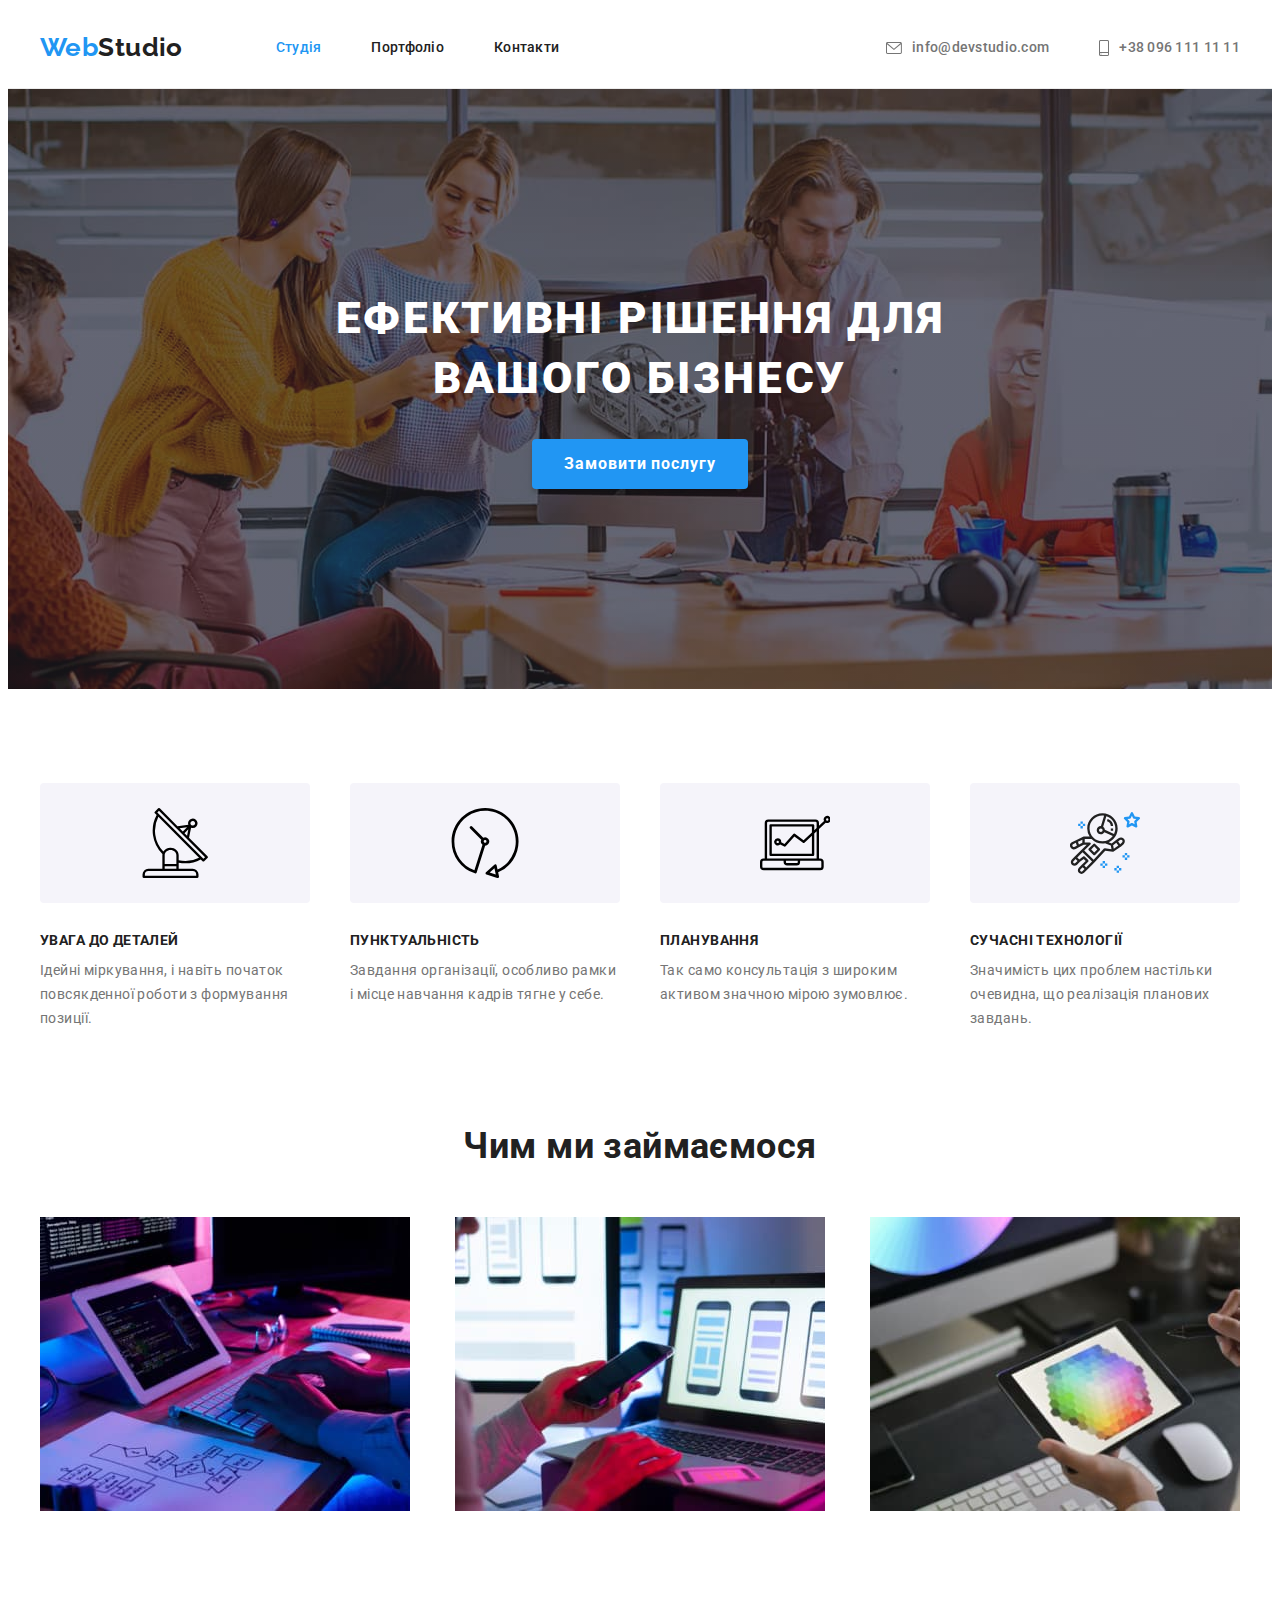
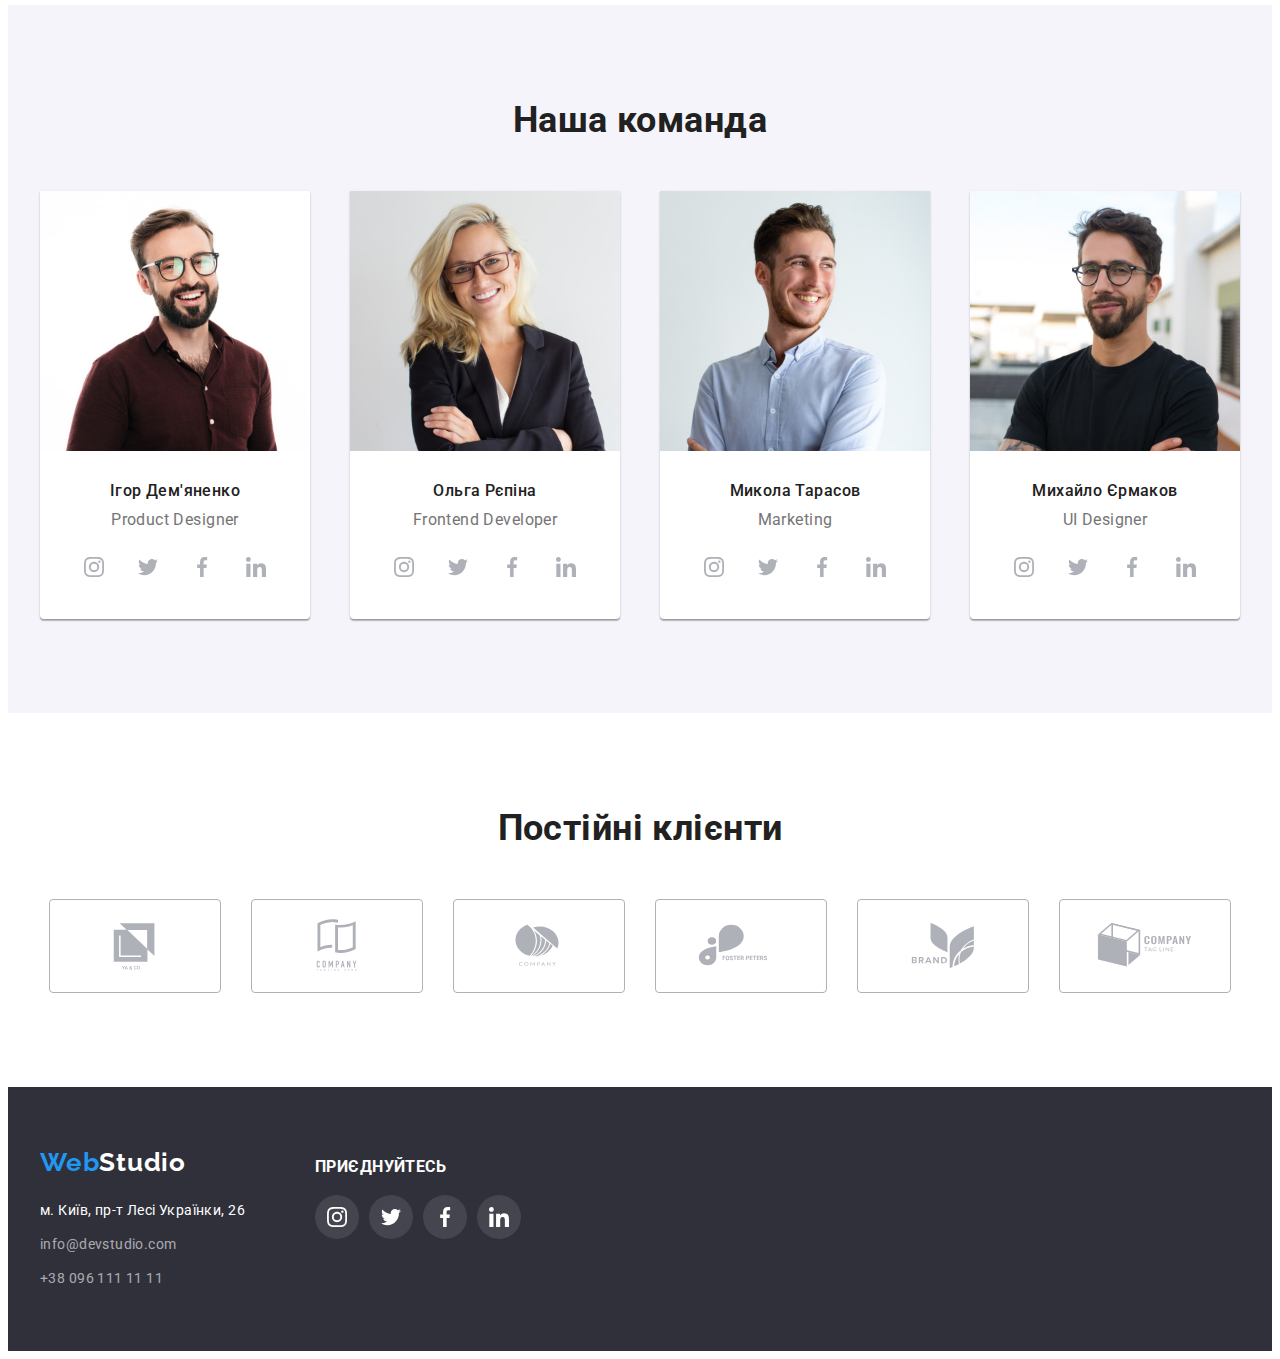
==== commit 791740fc: "after validation" ====
--- a/index.html
+++ b/index.html
@@ -23,6 +23,7 @@
     <!-- Styles -->
     <link rel="stylesheet" href="./css/styles.css" />
   </head>
+
   <body>
     <!-- Шапка -->
     <header class="header">
@@ -43,12 +44,18 @@
         <!-- Посилання -->
         <ul class="address-link list">
           <li class="item">
-            <a class="link" href="mailto:info@devstudio.com"
-              >info@devstudio.com
+            <a class="header-link link" href="mailto:info@devstudio.com">
+              <svg class="address-icon" width="16" height="12">
+                <use href="./images/icons.svg#icon-hover"></use></svg>info@devstudio.com
             </a>
           </li>
           <li class="item">
-            <a class="link" href="tel:+380961111111">+38 096 111 11 11</a>
+            <a class="header-link link" href="tel:+380961111111">
+              <svg class="address-icon" width="10" height="16">
+                <use href="./images/icons.svg#icon-smartphone"></use>
+              </svg>
+              +38 096 111 11 11</a
+            >
           </li>
         </ul>
       </div>
@@ -69,7 +76,7 @@
             <li>
               <div class="box">
                 <svg class="icon">
-                  <use href="./symbol-defs.svg#icon-antena"></use>
+                  <use href="./images/icons.svg#icon-antena"></use>
                 </svg>
               </div>
               <h3 class="benefits-title">УВАГА ДО ДЕТАЛЕЙ</h3>
@@ -81,7 +88,7 @@
             <li>
               <div class="box">
                 <svg class="icon">
-                  <use href="./symbol-defs.svg#icon-watch"></use>
+                  <use href="./images/icons.svg#icon-watch"></use>
                 </svg>
               </div>
               <h3 class="benefits-title">ПУНКТУАЛЬНІСТЬ</h3>
@@ -93,7 +100,7 @@
             <li>
               <div class="box">
                 <svg class="icon">
-                  <use href="./symbol-defs.svg#icon-comp"></use>
+                  <use href="./images/icons.svg#icon-comp"></use>
                 </svg>
               </div>
               <h3 class="benefits-title">ПЛАНУВАННЯ</h3>
@@ -104,7 +111,7 @@
             <li>
               <div class="box">
                 <svg class="icon">
-                  <use href="./symbol-defs.svg#icon-astronaut"></use>
+                  <use href="./images/icons.svg#icon-astronaut"></use>
                 </svg>
               </div>
               <h3 class="benefits-title">СУЧАСНІ ТЕХНОЛОГІЇ</h3>
@@ -168,7 +175,7 @@
                     aria-label="Іконка Instagram"
                   >
                     <svg class="socials-icon" width="20" height="20">
-                      <use href="./symbol-defs.svg#icon-instagram"></use>
+                      <use href="./images/icons.svg#icon-instagram"></use>
                     </svg>
                   </a>
                 </li>
@@ -181,7 +188,7 @@
                     aria-label="Іконка Twitter"
                   >
                     <svg class="socials-icon" width="20" height="20">
-                      <use href="./symbol-defs.svg#icon-twitter"></use>
+                      <use href="./images/icons.svg#icon-twitter"></use>
                     </svg>
                   </a>
                 </li>
@@ -194,7 +201,7 @@
                     aria-label="Іконка Facebook"
                   >
                     <svg class="socials-icon" width="20" height="20">
-                      <use href="./symbol-defs.svg#icon-facebook"></use>
+                      <use href="./images/icons.svg#icon-facebook"></use>
                     </svg>
                   </a>
                 </li>
@@ -207,7 +214,7 @@
                     aria-label="Іконка Linkedin"
                   >
                     <svg class="socials-icon" width="20" height="20">
-                      <use href="./symbol-defs.svg#icon-linkedin"></use>
+                      <use href="./images/icons.svg#icon-linkedin"></use>
                     </svg>
                   </a>
                 </li>
@@ -231,7 +238,7 @@
                     aria-label="Іконка Instagram"
                   >
                     <svg class="socials-icon" width="20" height="20">
-                      <use href="./symbol-defs.svg#icon-instagram"></use>
+                      <use href="./images/icons.svg#icon-instagram"></use>
                     </svg>
                   </a>
                 </li>
@@ -244,7 +251,7 @@
                     aria-label="Іконка Twitter"
                   >
                     <svg class="socials-icon" width="20" height="20">
-                      <use href="./symbol-defs.svg#icon-twitter"></use>
+                      <use href="./images/icons.svg#icon-twitter"></use>
                     </svg>
                   </a>
                 </li>
@@ -257,7 +264,7 @@
                     aria-label="Іконка Facebook"
                   >
                     <svg class="socials-icon" width="20" height="20">
-                      <use href="./symbol-defs.svg#icon-facebook"></use>
+                      <use href="./images/icons.svg#icon-facebook"></use>
                     </svg>
                   </a>
                 </li>
@@ -270,7 +277,7 @@
                     aria-label="Іконка Linkedin"
                   >
                     <svg class="socials-icon" width="20" height="20">
-                      <use href="./symbol-defs.svg#icon-linkedin"></use>
+                      <use href="./images/icons.svg#icon-linkedin"></use>
                     </svg>
                   </a>
                 </li>
@@ -294,7 +301,7 @@
                     aria-label="Іконка Instagram"
                   >
                     <svg class="socials-icon" width="20" height="20">
-                      <use href="./symbol-defs.svg#icon-instagram"></use>
+                      <use href="./images/icons.svg#icon-instagram"></use>
                     </svg>
                   </a>
                 </li>
@@ -307,7 +314,7 @@
                     aria-label="Іконка Twitter"
                   >
                     <svg class="socials-icon" width="20" height="20">
-                      <use href="./symbol-defs.svg#icon-twitter"></use>
+                      <use href="./images/icons.svg#icon-twitter"></use>
                     </svg>
                   </a>
                 </li>
@@ -320,7 +327,7 @@
                     aria-label="Іконка Facebook"
                   >
                     <svg class="socials-icon" width="20" height="20">
-                      <use href="./symbol-defs.svg#icon-facebook"></use>
+                      <use href="./images/icons.svg#icon-facebook"></use>
                     </svg>
                   </a>
                 </li>
@@ -333,7 +340,7 @@
                     aria-label="Іконка Linkedin"
                   >
                     <svg class="socials-icon" width="20" height="20">
-                      <use href="./symbol-defs.svg#icon-linkedin"></use>
+                      <use href="./images/icons.svg#icon-linkedin"></use>
                     </svg>
                   </a>
                 </li>
@@ -357,7 +364,7 @@
                     aria-label="Іконка Instagram"
                   >
                     <svg class="socials-icon" width="20" height="20">
-                      <use href="./symbol-defs.svg#icon-instagram"></use>
+                      <use href="./images/icons.svg#icon-instagram"></use>
                     </svg>
                   </a>
                 </li>
@@ -370,7 +377,7 @@
                     aria-label="Іконка Twitter"
                   >
                     <svg class="socials-icon" width="20" height="20">
-                      <use href="./symbol-defs.svg#icon-twitter"></use>
+                      <use href="./images/icons.svg#icon-twitter"></use>
                     </svg>
                   </a>
                 </li>
@@ -383,7 +390,7 @@
                     aria-label="Іконка Facebook"
                   >
                     <svg class="socials-icon" width="20" height="20">
-                      <use href="./symbol-defs.svg#icon-facebook"></use>
+                      <use href="./images/icons.svg#icon-facebook"></use>
                     </svg>
                   </a>
                 </li>
@@ -396,7 +403,7 @@
                     aria-label="Іконка Linkedin"
                   >
                     <svg class="socials-icon" width="20" height="20">
-                      <use href="./symbol-defs.svg#icon-linkedin"></use>
+                      <use href="./images/icons.svg#icon-linkedin"></use>
                     </svg>
                   </a>
                 </li>
@@ -419,69 +426,80 @@
                 aria-label="Логотип клклієнта"
               >
                 <svg class="client-icon" width="106" height="60">
-                  <use href="./symbol-defs.svg#icon-Logo-yaco"></use>
-                </svg>
-              </a>
-              <li class="clients-item">
-                <a
-                  class="client-link"
-                  href=""
-                  target="_blank"
-                  rel="noopener noreferrer"
-                  aria-label="Логотип клклієнта"
-                >
-                  <svg class="client-icon" width="106" height="60">
-                    <use href="./symbol-defs.svg#icon-Logo-tagline"></use>
-                  </svg>
-                </a>
-                <li class="clients-item">
-                  <a
-                    class="client-link"
-                    href=""
-                    target="_blank"
-                    rel="noopener noreferrer"
-                    aria-label="Логотип клклієнта"
-                  >
-                    <svg class="client-icon" width="106" height="60">
-                      <use href="./symbol-defs.svg#icon-Logo-company"></use>
-                    </svg>
-                  </a>
-                  <li class="clients-item">
-                    <a
-                      class="client-link"
-                      href=""
-                      target="_blank"
-                      rel="noopener noreferrer"
-                      aria-label="Логотип клклієнта"
-                    >
-                      <svg class="client-icon" width="106" height="60">
-                        <use href="./symbol-defs.svg#icon-Logo-foster"></use>
-                      </svg>
-                    </a>
-                    <li class="clients-item">
-                      <a
-                        class="client-link"
-                        href=""
-                        target="_blank"
-                        rel="noopener noreferrer"
-                        aria-label="Логотип клклієнта"
-                      >
-                        <svg class="client-icon" width="106" height="60">
-                          <use href="./symbol-defs.svg#icon-Logo-brend"></use>
-                        </svg>
-                      </a>
-                      <li class="clients-item">
-                        <a
-                          class="client-link"
-                          href=""
-                          target="_blank"
-                          rel="noopener noreferrer"
-                          aria-label="Логотип клклієнта"
-                        >
-                          <svg class="client-icon" width="106" height="60">
-                            <use href="./symbol-defs.svg#icon-Logo-comptagline"></use>
-                          </svg>
-                        </a>
+                  <use href="./images/icons.svg#icon-Logo-yaco"></use>
+                </svg>
+              </a>
+            </li>
+
+            <li class="clients-item">
+              <a
+                class="client-link"
+                href=""
+                target="_blank"
+                rel="noopener noreferrer"
+                aria-label="Логотип клклієнта"
+              >
+                <svg class="client-icon" width="106" height="60">
+                  <use href="./images/icons.svg#icon-Logo-tagline"></use>
+                </svg>
+              </a>
+            </li>
+
+            <li class="clients-item">
+              <a
+                class="client-link"
+                href=""
+                target="_blank"
+                rel="noopener noreferrer"
+                aria-label="Логотип клклієнта"
+              >
+                <svg class="client-icon" width="106" height="60">
+                  <use href="./images/icons.svg#icon-Logo-company"></use>
+                </svg>
+              </a>
+            </li>
+
+            <li class="clients-item">
+              <a
+                class="client-link"
+                href=""
+                target="_blank"
+                rel="noopener noreferrer"
+                aria-label="Логотип клклієнта"
+              >
+                <svg class="client-icon" width="106" height="60">
+                  <use href="./images/icons.svg#icon-Logo-foster"></use>
+                </svg>
+              </a>
+            </li>
+
+            <li class="clients-item">
+              <a
+                class="client-link"
+                href=""
+                target="_blank"
+                rel="noopener noreferrer"
+                aria-label="Логотип клклієнта"
+              >
+                <svg class="client-icon" width="106" height="60">
+                  <use href="./images/icons.svg#icon-Logo-brend"></use>
+                </svg>
+              </a>
+            </li>
+
+            <li class="clients-item">
+              <a
+                class="client-link"
+                href=""
+                target="_blank"
+                rel="noopener noreferrer"
+                aria-label="Логотип клклієнта"
+              >
+                <svg class="client-icon" width="106" height="60">
+                  <use href="./images/icons.svg#icon-Logo-comptagline"></use>
+                </svg>
+              </a>
+            </li>
           </ul>
         </div>
       </section>
@@ -510,61 +528,61 @@
           </address>
         </div>
         <div class="footer-social">
-          <h3>приєднуйтесь</h3>          
-              <ul class="socials-footer list">
-                <li class="socials-footer-item">
-                  <a
-                    class="social-footer-link"
-                    href="instagram.com"
-                    target="_blank"
-                    rel="noopener noreferrer"
-                    aria-label="Іконка Instagram"
-                  >
-                    <svg class="socials-footer-icon" width="20" height="20">
-                      <use href="./symbol-defs.svg#icon-instagram"></use>
-                    </svg>
-                  </a>
-                </li>
-                <li class="socials-footer-item">
-                  <a
-                    class="social-footer-link link"
-                    href="twitter.com"
-                    target="_blank"
-                    rel="noopener noreferrer"
-                    aria-label="Іконка Twitter"
-                  >
-                    <svg class="socials-footer-icon" width="20" height="20">
-                      <use href="./symbol-defs.svg#icon-twitter"></use>
-                    </svg>
-                  </a>
-                </li>
-                <li class="socials-footer-item">
-                  <a
-                    class="social-footer-link link"
-                    href="facebook.com"
-                    target="_blank"
-                    rel="noopener noreferrer"
-                    aria-label="Іконка Facebook"
-                  >
-                    <svg class="socials-footer-icon" width="20" height="20">
-                      <use href="./symbol-defs.svg#icon-facebook"></use>
-                    </svg>
-                  </a>
-                </li>
-                <li class="socials-footer-item">
-                  <a
-                    class="social-footer-link link"
-                    href="linkedin.com"
-                    target="_blank"
-                    rel="noopener noreferrer"
-                    aria-label="Іконка Linkedin"
-                  >
-                    <svg class="socials-footer-icon" width="20" height="20">
-                      <use href="./symbol-defs.svg#icon-linkedin"></use>
-                    </svg>
-                  </a>
-                </li>
-              </ul>
+          <h3>приєднуйтесь</h3>
+          <ul class="socials-footer list">
+            <li class="socials-footer-item">
+              <a
+                class="social-footer-link"
+                href="instagram.com"
+                target="_blank"
+                rel="noopener noreferrer"
+                aria-label="Іконка Instagram"
+              >
+                <svg class="socials-footer-icon" width="20" height="20">
+                  <use href="./images/icons.svg#icon-instagram"></use>
+                </svg>
+              </a>
+            </li>
+            <li class="socials-footer-item">
+              <a
+                class="social-footer-link link"
+                href="twitter.com"
+                target="_blank"
+                rel="noopener noreferrer"
+                aria-label="Іконка Twitter"
+              >
+                <svg class="socials-footer-icon" width="20" height="20">
+                  <use href="./images/icons.svg#icon-twitter"></use>
+                </svg>
+              </a>
+            </li>
+            <li class="socials-footer-item">
+              <a
+                class="social-footer-link link"
+                href="facebook.com"
+                target="_blank"
+                rel="noopener noreferrer"
+                aria-label="Іконка Facebook"
+              >
+                <svg class="socials-footer-icon" width="20" height="20">
+                  <use href="./images/icons.svg#icon-facebook"></use>
+                </svg>
+              </a>
+            </li>
+            <li class="socials-footer-item">
+              <a
+                class="social-footer-link link"
+                href="linkedin.com"
+                target="_blank"
+                rel="noopener noreferrer"
+                aria-label="Іконка Linkedin"
+              >
+                <svg class="socials-footer-icon" width="20" height="20">
+                  <use href="./images/icons.svg#icon-linkedin"></use>
+                </svg>
+              </a>
+            </li>
+          </ul>
         </div>
       </div>
     </footer>
--- a/css/styles.css
+++ b/css/styles.css
@@ -152,6 +152,16 @@
 
   color: var(--text-color);
   text-decoration: none;
+}
+
+.header-link.link {
+  display: flex;
+  align-items: center;
+  gap: 10px;
+}
+
+.address-icon {
+  fill: currentColor;
 }
 
 .address-link .link:hover,
